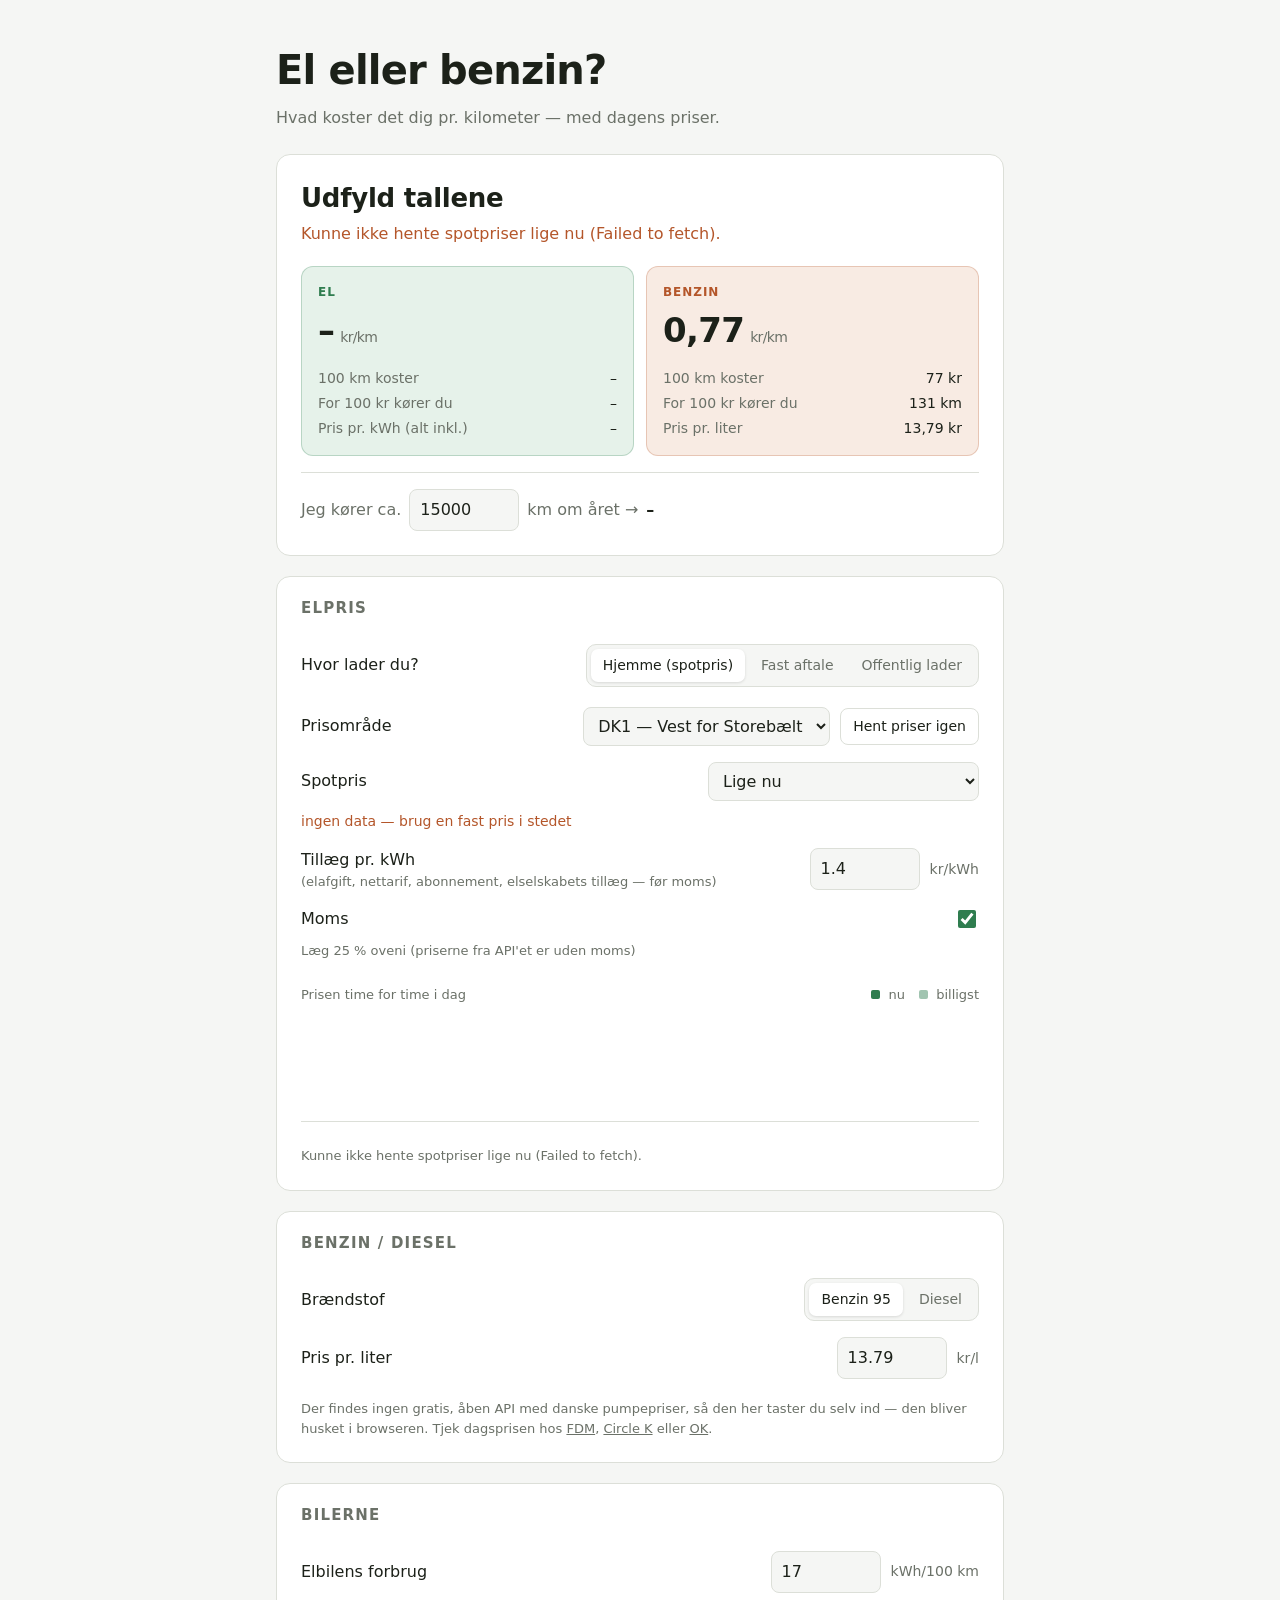
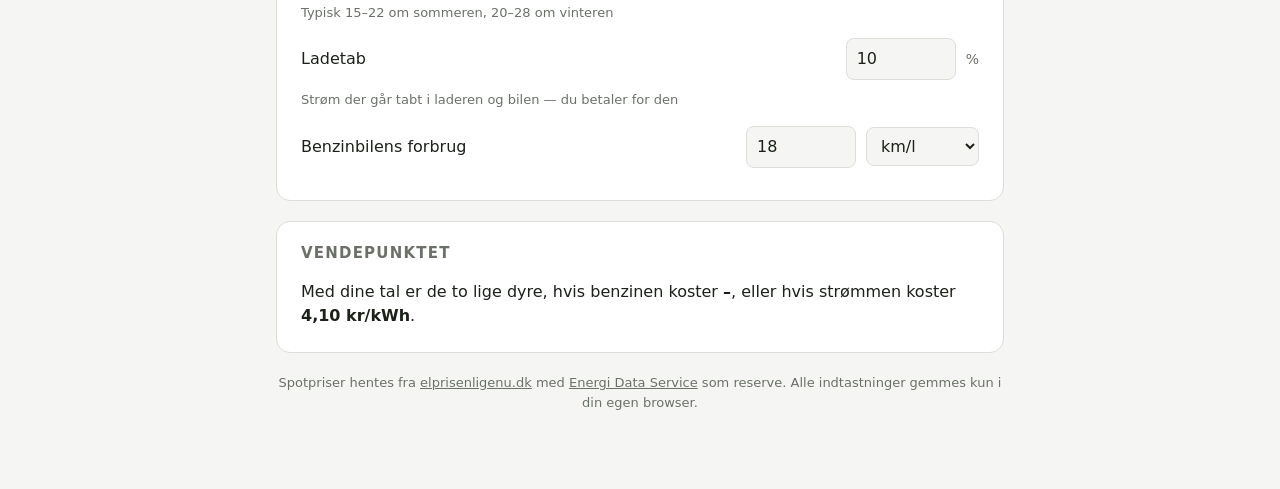
==== braendstof-app/index.html @ 447dd07f "Tilføj web app der sammenligner pris pr. km for el og benzin Lille app uden build-trin: index.html, " ====
<!DOCTYPE html>
<html lang="da">
  <head>
    <meta charset="utf-8" />
    <meta name="viewport" content="width=device-width, initial-scale=1.0" />
    <title>El eller benzin? — prisberegner</title>
    <link rel="stylesheet" href="style.css" />
  </head>

  <body>
    <header class="topbar">
      <h1>El eller benzin?</h1>
      <p class="tagline">Hvad koster det dig pr. kilometer — med dagens priser.</p>
    </header>

    <main>
      <!-- ---------------------------------------------------------- Resultat -->
      <section class="verdict" id="verdict" aria-live="polite">
        <div class="verdict-headline" id="verdictHeadline">Beregner …</div>
        <div class="verdict-sub" id="verdictSub"></div>

        <div class="cards">
          <div class="card card-el">
            <div class="card-title">El</div>
            <div class="card-price"><span id="elPerKm">–</span><span class="unit">kr/km</span></div>
            <dl class="card-facts">
              <dt>100 km koster</dt><dd id="elPer100km">–</dd>
              <dt>For 100 kr kører du</dt><dd id="elKmPer100kr">–</dd>
              <dt>Pris pr. kWh (alt inkl.)</dt><dd id="elPrisKwhUd">–</dd>
            </dl>
          </div>

          <div class="card card-benzin">
            <div class="card-title" id="benzinCardTitle">Benzin</div>
            <div class="card-price"><span id="benzinPerKm">–</span><span class="unit">kr/km</span></div>
            <dl class="card-facts">
              <dt>100 km koster</dt><dd id="benzinPer100km">–</dd>
              <dt>For 100 kr kører du</dt><dd id="benzinKmPer100kr">–</dd>
              <dt>Pris pr. liter</dt><dd id="benzinPrisLiterUd">–</dd>
            </dl>
          </div>
        </div>

        <div class="yearbox">
          <label for="kmPerAar">Jeg kører ca.</label>
          <input type="number" id="kmPerAar" min="0" step="500" value="15000" />
          <span>km om året →</span>
          <strong id="aarsBesparelse">–</strong>
        </div>
      </section>

      <!-- ------------------------------------------------------------- Elpris -->
      <section class="panel">
        <h2>Elpris</h2>

        <div class="row">
          <label>Hvor lader du?</label>
          <div class="segmented" id="ladeSted" role="radiogroup">
            <button type="button" data-value="hjemme" class="active" role="radio" aria-checked="true">Hjemme (spotpris)</button>
            <button type="button" data-value="fast" role="radio" aria-checked="false">Fast aftale</button>
            <button type="button" data-value="lader" role="radio" aria-checked="false">Offentlig lader</button>
          </div>
        </div>

        <div class="subpanel" id="spotPanel">
          <div class="row">
            <label for="region">Prisområde</label>
            <select id="region">
              <option value="DK1">DK1 — Vest for Storebælt</option>
              <option value="DK2">DK2 — Øst for Storebælt</option>
            </select>
            <button type="button" id="opdaterPriser" class="ghost">Hent priser igen</button>
          </div>

          <div class="row">
            <label for="spotValg">Spotpris</label>
            <select id="spotValg">
              <option value="now">Lige nu</option>
              <option value="avg">Døgnets gennemsnit</option>
              <option value="cheapest3">3 billigste timer (natladning)</option>
            </select>
            <span class="readout" id="spotReadout">henter …</span>
          </div>

          <div class="row">
            <label for="tillaeg">Tillæg pr. kWh <span class="hint">(elafgift, nettarif, abonnement, elselskabets tillæg — før moms)</span></label>
            <input type="number" id="tillaeg" min="0" step="0.05" value="1.40" />
            <span class="suffix">kr/kWh</span>
          </div>

          <div class="row">
            <label for="moms">Moms</label>
            <input type="checkbox" id="moms" checked />
            <span class="hint">Læg 25 % oveni (priserne fra API'et er uden moms)</span>
          </div>

          <div class="chart-wrap">
            <div class="chart-head">
              <span id="chartTitle">Prisen time for time i dag</span>
              <span class="legend"><i class="sw-now"></i> nu <i class="sw-cheap"></i> billigst</span>
            </div>
            <div class="chart" id="chart"></div>
            <div class="chart-note" id="chartNote"></div>
          </div>
        </div>

        <div class="subpanel hidden" id="fastPanel">
          <div class="row">
            <label for="fastPris">Din faste elpris (alt inkl.)</label>
            <input type="number" id="fastPris" min="0" step="0.10" value="2.50" />
            <span class="suffix">kr/kWh</span>
          </div>
        </div>

        <div class="subpanel hidden" id="laderPanel">
          <div class="row">
            <label for="laderPris">Pris ved offentlig lader</label>
            <input type="number" id="laderPris" min="0" step="0.25" value="4.50" />
            <span class="suffix">kr/kWh</span>
          </div>
        </div>
      </section>

      <!-- ---------------------------------------------------------- Benzinpris -->
      <section class="panel">
        <h2>Benzin / diesel</h2>

        <div class="row">
          <label>Brændstof</label>
          <div class="segmented" id="braendstof" role="radiogroup">
            <button type="button" data-value="benzin" class="active" role="radio" aria-checked="true">Benzin 95</button>
            <button type="button" data-value="diesel" role="radio" aria-checked="false">Diesel</button>
          </div>
        </div>

        <div class="row">
          <label for="benzinPris">Pris pr. liter</label>
          <input type="number" id="benzinPris" min="0" step="0.10" value="13.79" />
          <span class="suffix">kr/l</span>
        </div>

        <p class="note">
          Der findes ingen gratis, åben API med danske pumpepriser, så den her taster du selv ind —
          den bliver husket i browseren. Tjek dagsprisen hos
          <a href="https://www.fdm.dk/benzinpriser" target="_blank" rel="noopener">FDM</a>,
          <a href="https://www.circlek.dk/priser" target="_blank" rel="noopener">Circle K</a> eller
          <a href="https://www.ok.dk/privat/produkter/benzinkort/prisudvikling" target="_blank" rel="noopener">OK</a>.
          <span id="prisAlder"></span>
        </p>
      </section>

      <!-- -------------------------------------------------------------- Biler -->
      <section class="panel">
        <h2>Bilerne</h2>

        <div class="row">
          <label for="elForbrug">Elbilens forbrug</label>
          <input type="number" id="elForbrug" min="1" step="0.5" value="17" />
          <span class="suffix">kWh/100 km</span>
          <span class="hint">Typisk 15–22 om sommeren, 20–28 om vinteren</span>
        </div>

        <div class="row">
          <label for="ladetab">Ladetab</label>
          <input type="number" id="ladetab" min="0" max="40" step="1" value="10" />
          <span class="suffix">%</span>
          <span class="hint">Strøm der går tabt i laderen og bilen — du betaler for den</span>
        </div>

        <div class="row">
          <label for="benzinForbrug">Benzinbilens forbrug</label>
          <input type="number" id="benzinForbrug" min="0.1" step="0.5" value="18" />
          <select id="forbrugsEnhed">
            <option value="kmpl">km/l</option>
            <option value="l100">l/100 km</option>
          </select>
        </div>
      </section>

      <!-- ----------------------------------------------------------- Vendepunkt -->
      <section class="panel breakeven">
        <h2>Vendepunktet</h2>
        <p>
          Med dine tal er de to lige dyre, hvis benzinen koster
          <strong id="beBenzin">–</strong>, eller hvis strømmen koster
          <strong id="beEl">–</strong>.
        </p>
      </section>

      <footer class="footer">
        <p>
          Spotpriser hentes fra <a href="https://www.elprisenligenu.dk/elpris-api" target="_blank" rel="noopener">elprisenligenu.dk</a>
          med <a href="https://www.energidataservice.dk/" target="_blank" rel="noopener">Energi Data Service</a> som reserve.
          Alle indtastninger gemmes kun i din egen browser.
        </p>
      </footer>
    </main>

    <script src="app.js"></script>
  </body>
</html>
---- braendstof-app/style.css ----
:root {
  --bg: #f5f6f4;
  --ink: #1c2119;
  --muted: #6b7168;
  --line: #dcdfd8;
  --panel: #ffffff;
  --el: #2f7d4f;
  --el-soft: #e6f2ea;
  --benzin: #b4562a;
  --benzin-soft: #f8ebe3;
  --accent: #1c2119;
  --radius: 14px;
}

@media (prefers-color-scheme: dark) {
  :root {
    --bg: #141713;
    --ink: #e9ece7;
    --muted: #9aa195;
    --line: #2b302a;
    --panel: #1c201b;
    --el: #63c48c;
    --el-soft: #1f3229;
    --benzin: #e08a5c;
    --benzin-soft: #33241b;
    --accent: #e9ece7;
  }
}

* { box-sizing: border-box; }

body {
  margin: 0;
  background: var(--bg);
  color: var(--ink);
  font: 16px/1.5 system-ui, -apple-system, "Segoe UI", Roboto, sans-serif;
}

main {
  max-width: 760px;
  margin: 0 auto;
  padding: 0 16px 64px;
}

/* ----------------------------------------------------------------- topbar */
.topbar {
  max-width: 760px;
  margin: 0 auto;
  padding: 40px 16px 24px;
}

.topbar h1 {
  margin: 0;
  font-size: clamp(28px, 6vw, 40px);
  letter-spacing: -0.02em;
}

.tagline {
  margin: 6px 0 0;
  color: var(--muted);
}

/* ---------------------------------------------------------------- verdict */
.verdict {
  background: var(--panel);
  border: 1px solid var(--line);
  border-radius: var(--radius);
  padding: 24px;
  margin-bottom: 20px;
}

.verdict-headline {
  font-size: clamp(20px, 4.5vw, 26px);
  font-weight: 650;
  letter-spacing: -0.01em;
}

.verdict-sub {
  color: var(--muted);
  margin-top: 4px;
  min-height: 1.5em;
}

.cards {
  display: grid;
  grid-template-columns: 1fr 1fr;
  gap: 12px;
  margin: 20px 0 16px;
}

@media (max-width: 520px) {
  .cards { grid-template-columns: 1fr; }
}

.card {
  border-radius: 12px;
  padding: 16px;
  border: 1px solid transparent;
}

.card-el { background: var(--el-soft); border-color: color-mix(in srgb, var(--el) 25%, transparent); }
.card-benzin { background: var(--benzin-soft); border-color: color-mix(in srgb, var(--benzin) 25%, transparent); }

.card.winner { outline: 2px solid currentColor; }
.card-el.winner { color: var(--el); }
.card-benzin.winner { color: var(--benzin); }

.card-title {
  font-weight: 650;
  text-transform: uppercase;
  letter-spacing: 0.08em;
  font-size: 12px;
  color: var(--muted);
}

.card-el .card-title { color: var(--el); }
.card-benzin .card-title { color: var(--benzin); }

.card-price {
  font-size: 34px;
  font-weight: 700;
  letter-spacing: -0.02em;
  color: var(--ink);
  margin: 4px 0 12px;
  font-variant-numeric: tabular-nums;
}

.card-price .unit {
  font-size: 14px;
  font-weight: 500;
  color: var(--muted);
  margin-left: 6px;
}

.card-facts {
  display: grid;
  grid-template-columns: 1fr auto;
  gap: 4px 12px;
  margin: 0;
  font-size: 14px;
  color: var(--ink);
}

.card-facts dt { color: var(--muted); }
.card-facts dd { margin: 0; text-align: right; font-variant-numeric: tabular-nums; }

.yearbox {
  display: flex;
  flex-wrap: wrap;
  align-items: center;
  gap: 8px;
  padding-top: 16px;
  border-top: 1px solid var(--line);
  color: var(--muted);
}

.yearbox strong {
  color: var(--ink);
  font-variant-numeric: tabular-nums;
}

.yearbox input { width: 100px; }

/* ----------------------------------------------------------------- panels */
.panel {
  background: var(--panel);
  border: 1px solid var(--line);
  border-radius: var(--radius);
  padding: 20px 24px 24px;
  margin-bottom: 20px;
}

.panel h2 {
  margin: 0 0 16px;
  font-size: 15px;
  text-transform: uppercase;
  letter-spacing: 0.08em;
  color: var(--muted);
}

.subpanel { margin-top: 4px; }
.hidden { display: none; }

.row {
  display: flex;
  flex-wrap: wrap;
  align-items: center;
  gap: 10px;
  padding: 8px 0;
}

.row > label {
  flex: 1 1 180px;
  min-width: 0;
}

.hint {
  color: var(--muted);
  font-size: 13px;
  font-weight: 400;
  flex-basis: 100%;
}

.row > label .hint { display: block; }

.suffix {
  color: var(--muted);
  font-size: 14px;
}

.readout {
  font-variant-numeric: tabular-nums;
  color: var(--muted);
  font-size: 14px;
}

input[type="number"],
select {
  font: inherit;
  color: var(--ink);
  background: var(--bg);
  border: 1px solid var(--line);
  border-radius: 8px;
  padding: 8px 10px;
  min-width: 0;
}

input[type="number"] {
  width: 110px;
  font-variant-numeric: tabular-nums;
}

input:focus-visible,
select:focus-visible,
button:focus-visible {
  outline: 2px solid var(--el);
  outline-offset: 2px;
}

input[type="checkbox"] {
  width: 18px;
  height: 18px;
  accent-color: var(--el);
}

/* -------------------------------------------------------------- segmented */
.segmented {
  display: inline-flex;
  flex-wrap: wrap;
  gap: 4px;
  background: var(--bg);
  border: 1px solid var(--line);
  border-radius: 10px;
  padding: 4px;
}

.segmented button {
  font: inherit;
  font-size: 14px;
  border: 0;
  background: transparent;
  color: var(--muted);
  padding: 6px 12px;
  border-radius: 7px;
  cursor: pointer;
}

.segmented button.active {
  background: var(--panel);
  color: var(--ink);
  box-shadow: 0 1px 3px rgba(0, 0, 0, 0.12);
}

button.ghost {
  font: inherit;
  font-size: 14px;
  background: transparent;
  border: 1px solid var(--line);
  color: var(--ink);
  border-radius: 8px;
  padding: 7px 12px;
  cursor: pointer;
}

button.ghost:hover { background: var(--bg); }

/* ------------------------------------------------------------------ chart */
.chart-wrap { margin-top: 16px; }

.chart-head {
  display: flex;
  justify-content: space-between;
  align-items: baseline;
  font-size: 13px;
  color: var(--muted);
  margin-bottom: 8px;
  gap: 8px;
}

.legend i {
  display: inline-block;
  width: 9px;
  height: 9px;
  border-radius: 2px;
  margin: 0 4px 0 10px;
}

.sw-now { background: var(--el); }
.sw-cheap { background: color-mix(in srgb, var(--el) 45%, transparent); }

.chart {
  display: flex;
  align-items: flex-end;
  gap: 2px;
  height: 110px;
  border-bottom: 1px solid var(--line);
}

.bar {
  flex: 1;
  min-width: 0;
  background: color-mix(in srgb, var(--muted) 30%, transparent);
  border-radius: 3px 3px 0 0;
  position: relative;
  min-height: 2px;
}

.bar.cheap { background: color-mix(in srgb, var(--el) 45%, transparent); }
.bar.now { background: var(--el); }

.bar::after {
  content: attr(data-label);
  position: absolute;
  bottom: -20px;
  left: 50%;
  transform: translateX(-50%);
  font-size: 10px;
  color: var(--muted);
}

.chart-note {
  margin-top: 24px;
  font-size: 13px;
  color: var(--muted);
}

/* ------------------------------------------------------------------- misc */
.note {
  font-size: 13px;
  color: var(--muted);
  margin: 12px 0 0;
}

.note a { color: inherit; }

.breakeven p { margin: 0; }
.breakeven strong { font-variant-numeric: tabular-nums; white-space: nowrap; }

.footer {
  font-size: 13px;
  color: var(--muted);
  text-align: center;
}

.footer a { color: inherit; }

.error { color: var(--benzin); }
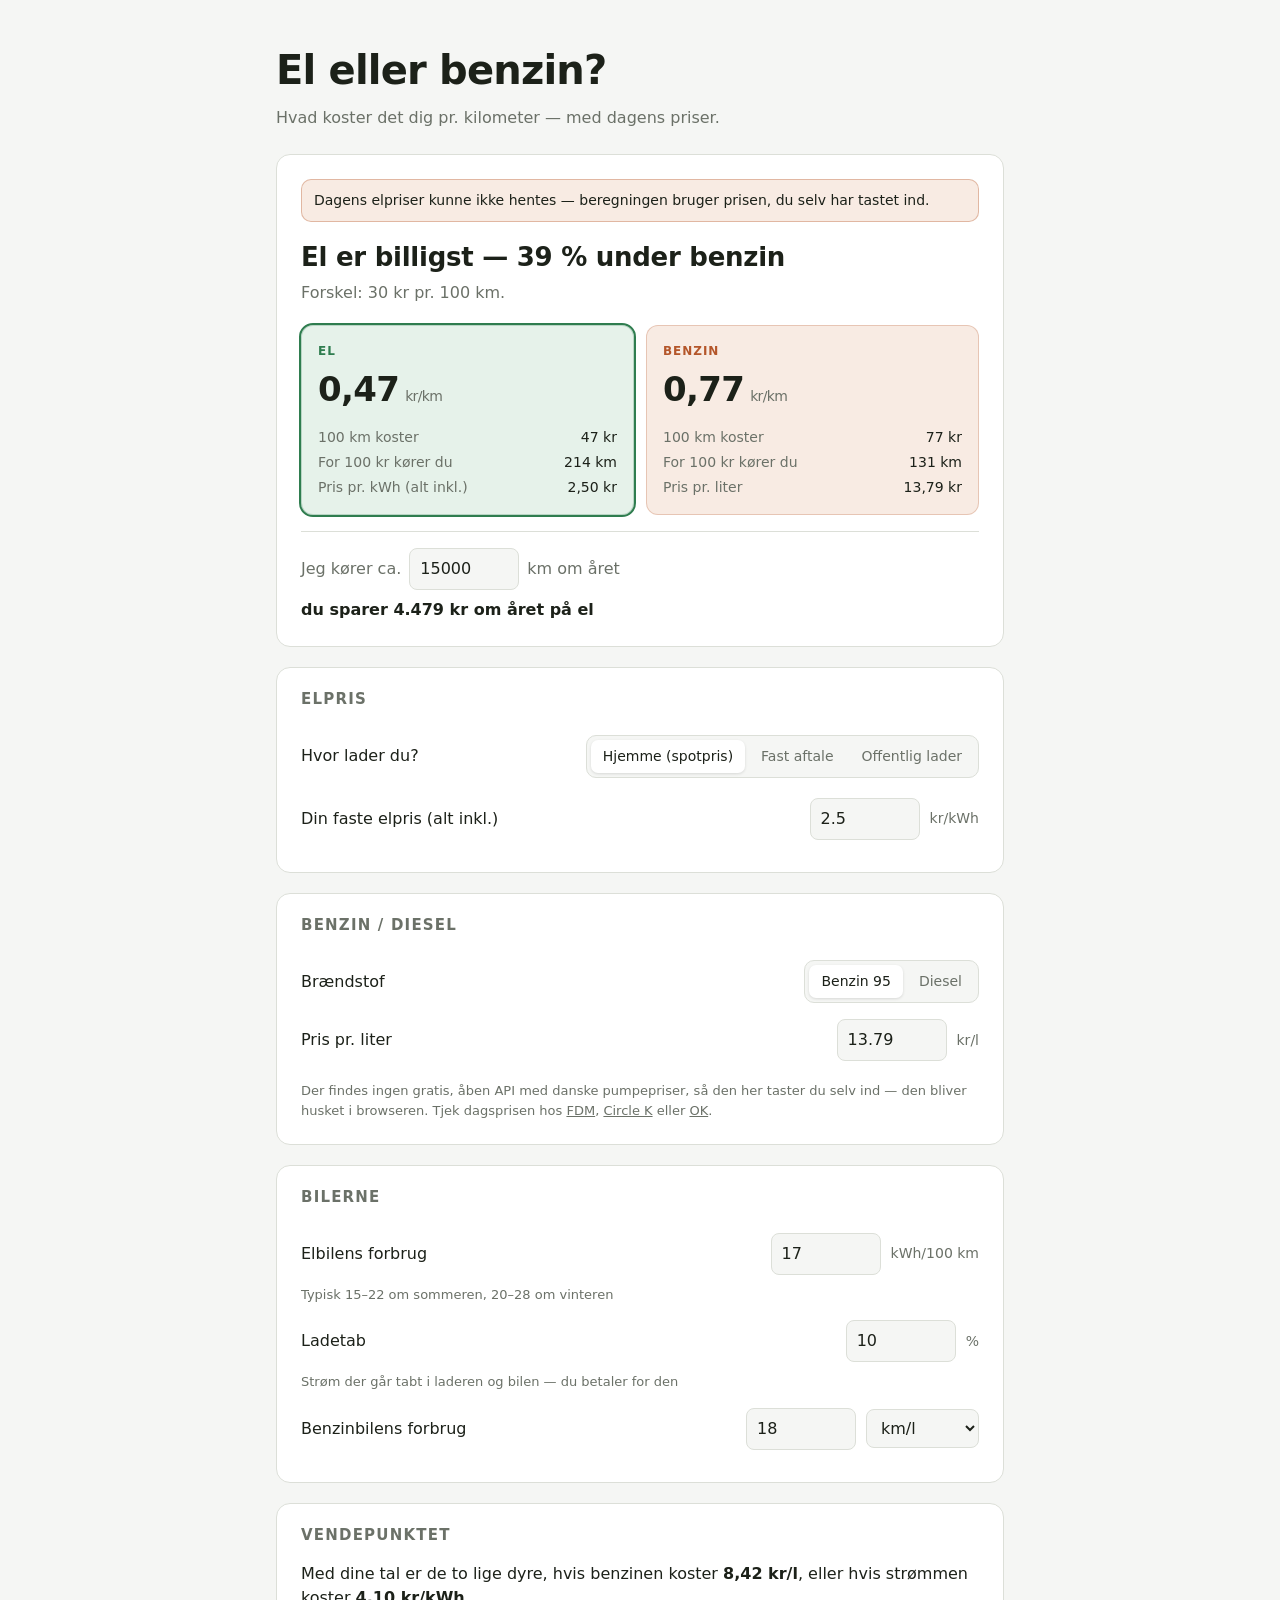
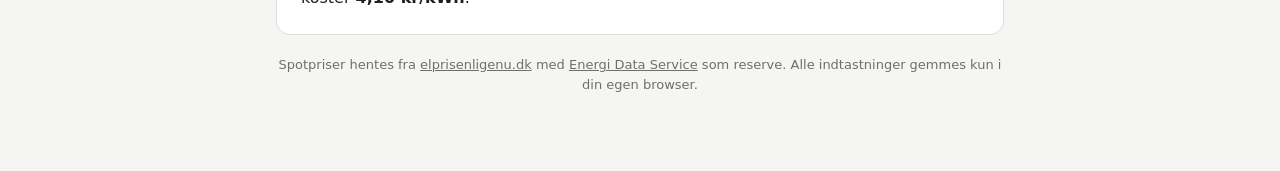
==== commit fd4fa473: "Ret mobilvisning og gør appen brugbar uden spotpriser Kørt i browser på 390 px bredde og rettet det," ====
--- a/braendstof-app/index.html
+++ b/braendstof-app/index.html
@@ -3,7 +3,7 @@
   <head>
     <meta charset="utf-8" />
     <meta name="viewport" content="width=device-width, initial-scale=1.0" />
-    <title>El eller benzin? — prisberegner</title>
+    <title>El eller benzin?</title>
     <link rel="stylesheet" href="style.css" />
   </head>
 
@@ -16,6 +16,7 @@
     <main>
       <!-- ---------------------------------------------------------- Resultat -->
       <section class="verdict" id="verdict" aria-live="polite">
+        <div class="banner hidden" id="banner"></div>
         <div class="verdict-headline" id="verdictHeadline">Beregner …</div>
         <div class="verdict-sub" id="verdictSub"></div>
 
@@ -44,7 +45,7 @@
         <div class="yearbox">
           <label for="kmPerAar">Jeg kører ca.</label>
           <input type="number" id="kmPerAar" min="0" step="500" value="15000" />
-          <span>km om året →</span>
+          <span>km om året</span>
           <strong id="aarsBesparelse">–</strong>
         </div>
       </section>
--- a/braendstof-app/style.css
+++ b/braendstof-app/style.css
@@ -69,6 +69,16 @@
   margin-bottom: 20px;
 }
 
+.banner {
+  background: var(--benzin-soft);
+  border: 1px solid color-mix(in srgb, var(--benzin) 35%, transparent);
+  color: var(--ink);
+  border-radius: 10px;
+  padding: 10px 12px;
+  font-size: 14px;
+  margin-bottom: 16px;
+}
+
 .verdict-headline {
   font-size: clamp(20px, 4.5vw, 26px);
   font-weight: 650;
@@ -160,6 +170,9 @@
 }
 
 .yearbox input { width: 100px; }
+
+/* Resultatet får altid sin egen linje — ellers hænger det i en halv sætning */
+.yearbox strong { flex-basis: 100%; }
 
 /* ----------------------------------------------------------------- panels */
 .panel {
@@ -344,6 +357,29 @@
   color: var(--muted);
 }
 
+/* På telefonen: etiket på egen linje, felt og enhed side om side under den */
+@media (max-width: 560px) {
+  .panel { padding: 18px 16px 22px; }
+  .verdict { padding: 20px 16px; }
+
+  .row {
+    display: grid;
+    grid-template-columns: minmax(0, 1fr) auto;
+    align-items: center;
+    gap: 8px 10px;
+  }
+
+  .row > label,
+  .row > .hint,
+  .row > .segmented,
+  .row > .readout { grid-column: 1 / -1; }
+
+  .row input[type="number"],
+  .row select { width: 100%; }
+
+  .row input[type="checkbox"] { justify-self: start; }
+}
+
 /* ------------------------------------------------------------------- misc */
 .note {
   font-size: 13px;
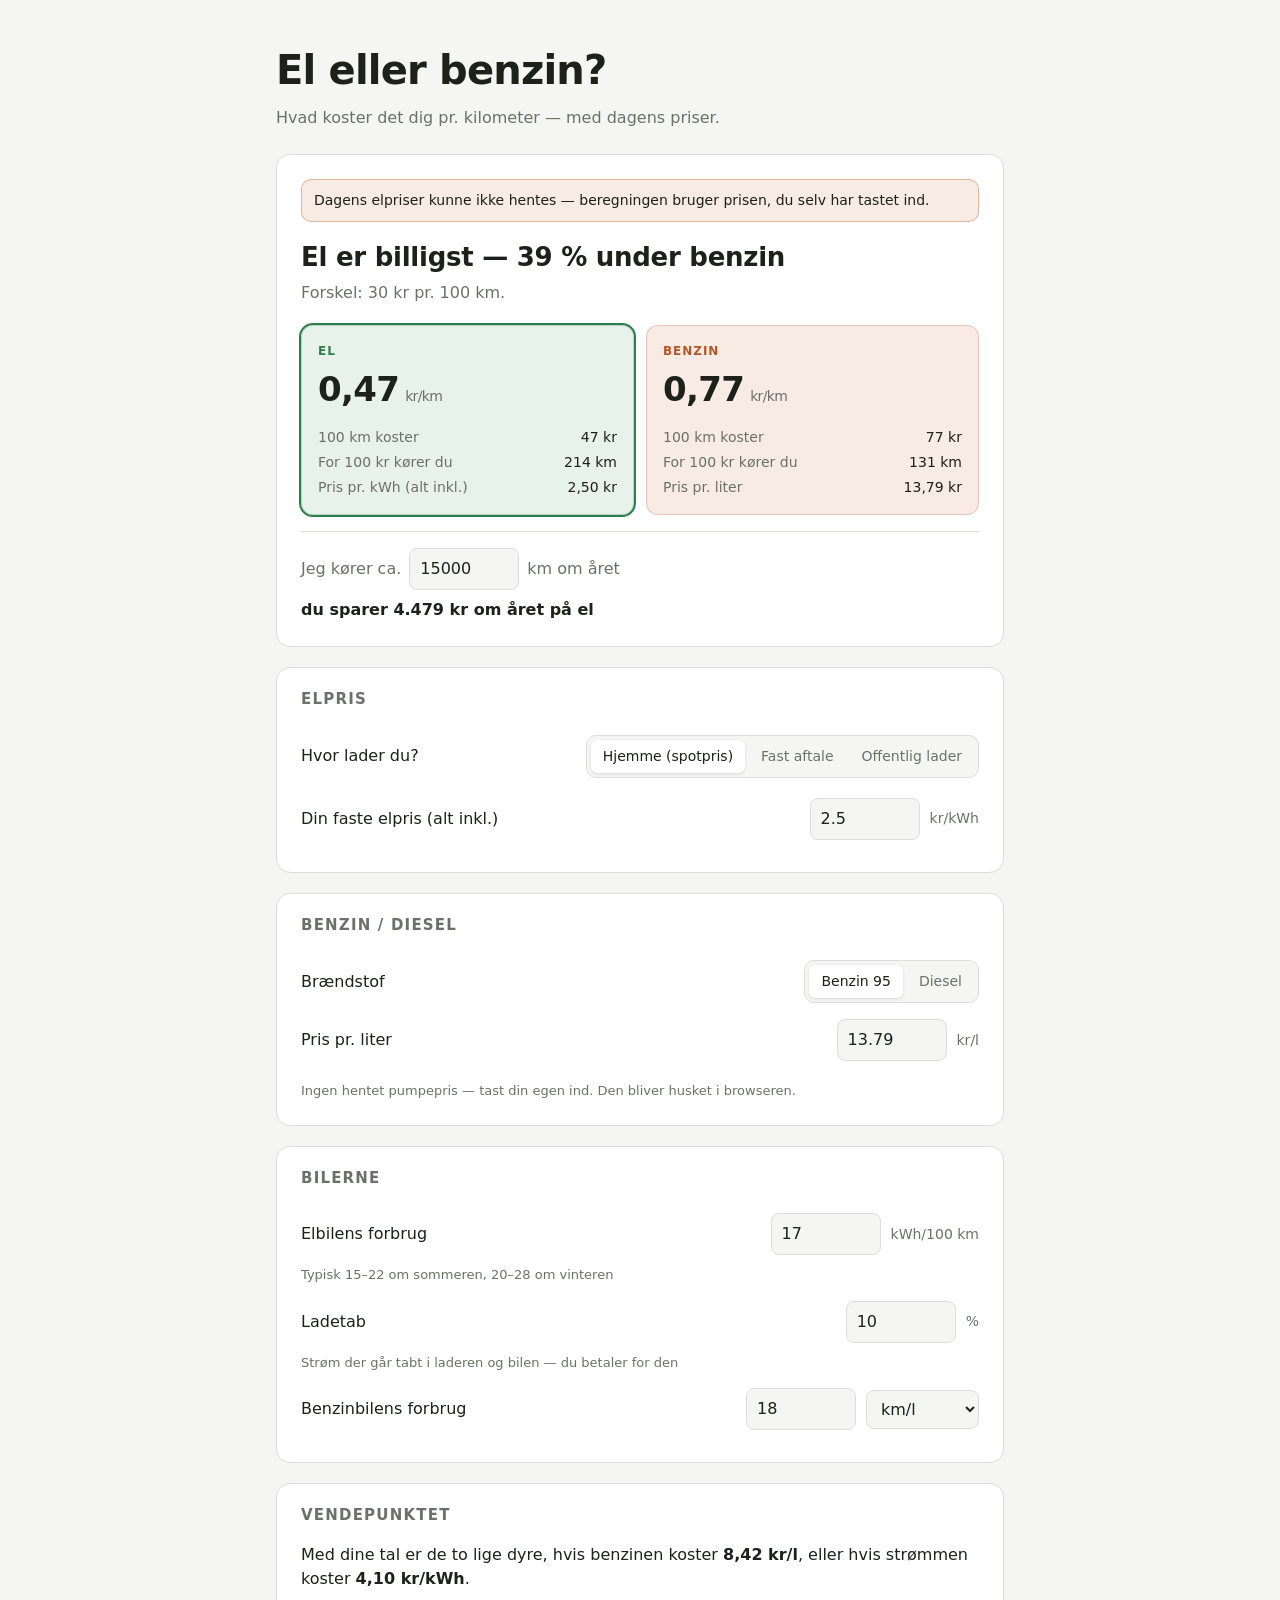
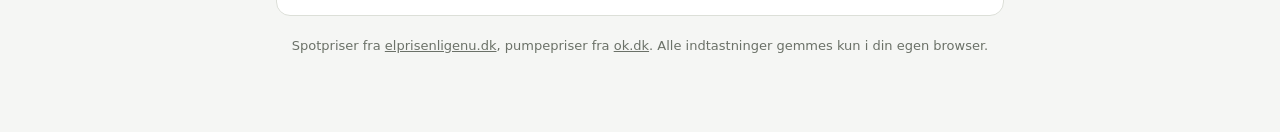
==== commit 8468da97: "Hent elpriser fra elprisenligenu og pumpepriser fra OK Undersøgelsen på runneren viste hvad der virk" ====
--- a/braendstof-app/index.html
+++ b/braendstof-app/index.html
@@ -140,14 +140,7 @@
           <span class="suffix">kr/l</span>
         </div>
 
-        <p class="note">
-          Der findes ingen gratis, åben API med danske pumpepriser, så den her taster du selv ind —
-          den bliver husket i browseren. Tjek dagsprisen hos
-          <a href="https://www.fdm.dk/benzinpriser" target="_blank" rel="noopener">FDM</a>,
-          <a href="https://www.circlek.dk/priser" target="_blank" rel="noopener">Circle K</a> eller
-          <a href="https://www.ok.dk/privat/produkter/benzinkort/prisudvikling" target="_blank" rel="noopener">OK</a>.
-          <span id="prisAlder"></span>
-        </p>
+        <p class="note" id="prisAlder"></p>
       </section>
 
       <!-- -------------------------------------------------------------- Biler -->
@@ -190,8 +183,8 @@
 
       <footer class="footer">
         <p>
-          Spotpriser hentes fra <a href="https://www.elprisenligenu.dk/elpris-api" target="_blank" rel="noopener">elprisenligenu.dk</a>
-          med <a href="https://www.energidataservice.dk/" target="_blank" rel="noopener">Energi Data Service</a> som reserve.
+          Spotpriser fra <a href="https://www.elprisenligenu.dk/elpris-api" target="_blank" rel="noopener">elprisenligenu.dk</a>,
+          pumpepriser fra <a href="https://www.ok.dk/privat/produkter/ok-kort/benzinpriser" target="_blank" rel="noopener">ok.dk</a>.
           Alle indtastninger gemmes kun i din egen browser.
         </p>
       </footer>
